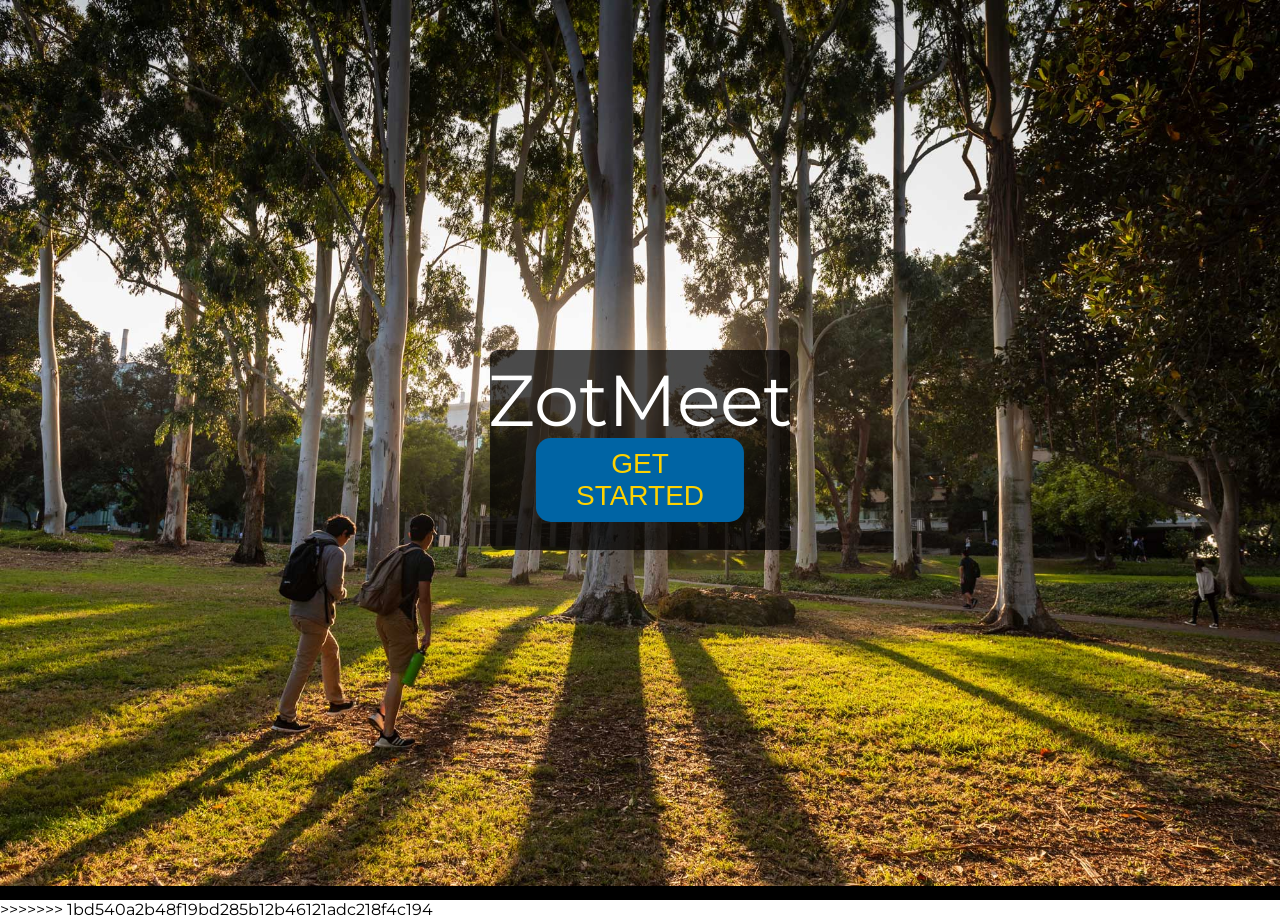
==== index.html @ 4e933e36 "typo fix" ====
<!DOCTYPE html>
<html lang="en" dir="ltr">

  <head>
    <meta charset="utf-8">
    <title>Zot Meet</title>
    <link href="Landing/landingStyle.css" rel="stylesheet" type="text/css">
    <meta name="viewport" content="width=device-width, initial-scale=1.0">
    <link href="https://fonts.googleapis.com/css?family=Montserrat&display=swap" rel="stylesheet">
    <script src="Landing/landing.js"></script>
  </head>

  <body>
    <div id="bgContainer">
      <img onclick="hideHidden()" id = "bg" src="Landing/img/aldrich.jpg"/>
    </div>


    <div class="container">
      <div class="box">
        <div id="logo">
          <p>ZotMeet</p>
        </div>
        <button class="getStarted" onclick = "displayHidden()"id="getStarted">Get Started</button>


        <div id="hidden">
          <button class="signUp">Sign up</button>
          </br>
          <button class="logIn">Log in</button>
        </div>


      </div>
    </div>


  </body>


>>>>>>> 1bd540a2b48f19bd285b12b46121adc218f4c194
</html>
---- Landing/landingStyle.css ----
body{
  margin: 0;
  padding: 0;
  font-family: 'Montserrat', sans-serif;
  overflow: hidden;
}

#bgContainer{
  position: absolute;
  width: 100%;
  height: 100vh;
  background: black;
}

#bg{
  width: 100%;
}

.container{
  width: 100%;
  height: 100vh;
  overflow: hidden;
}

.box{
  position: absolute;
  width: 300px;
  background-color: rgba(0,0,0,0.7);
  height: 200px;
  left: 50%;
  top: 50%;
  transform: translate(-50%, -50%);
  border-radius: 8px;
}

#logo{
  position: absolute;
  font-size: 72px;
  left: 50%;
  top: 25%;
  transform: translate(-50%, -50%);
  color: white;
}

#logo p{
  margin: 0;
}

.getStarted{
  position: absolute;
  left: 50%;
  top: 65%;
  transform: translate(-50%, -50%);
  border-radius: 15px;
  background-color: #0064A4;
  color: #FFD200;
  border: 0;
  font-size: 28px;
  text-transform: uppercase;
  padding: 10px 40px;
  cursor: pointer;
}

.getStarted:hover{
  background-color: #FFD200;
  color: #0064A4;
  transition: 0.5s;
}

#hidden{
  position: absolute;
  left: 50%;
  top: 50%;
  transform: translate(-50%, -50%);
  background-color: transparent;
  width: 300px;
  height: 200px;
  border-radius: 8px;
  display: none;
}

#hidden button{
  position: absolute;
  font-size: 24px;
  background: #0064A4;
  color: #FFD200;
  margin-bottom: 10px;
  padding: 15px 40px;
  width: 273px;
  border-radius: 8px;
  left: 50%;
  transform: translateX(-50%);
  cursor: pointer;
  border: 0;
}

#hidden button:hover{
  background-color: #FFD200;
  color: #0064A4;
  transition: 0.5s;
}

#hidden .signUp{
  top: 15%;
}

#hidden .logIn{
  top: 55%;
}

@keyframes fade{
  0% {opacity: 0}
  50% {opacity: 1}
  100% {opacity: 1}
}
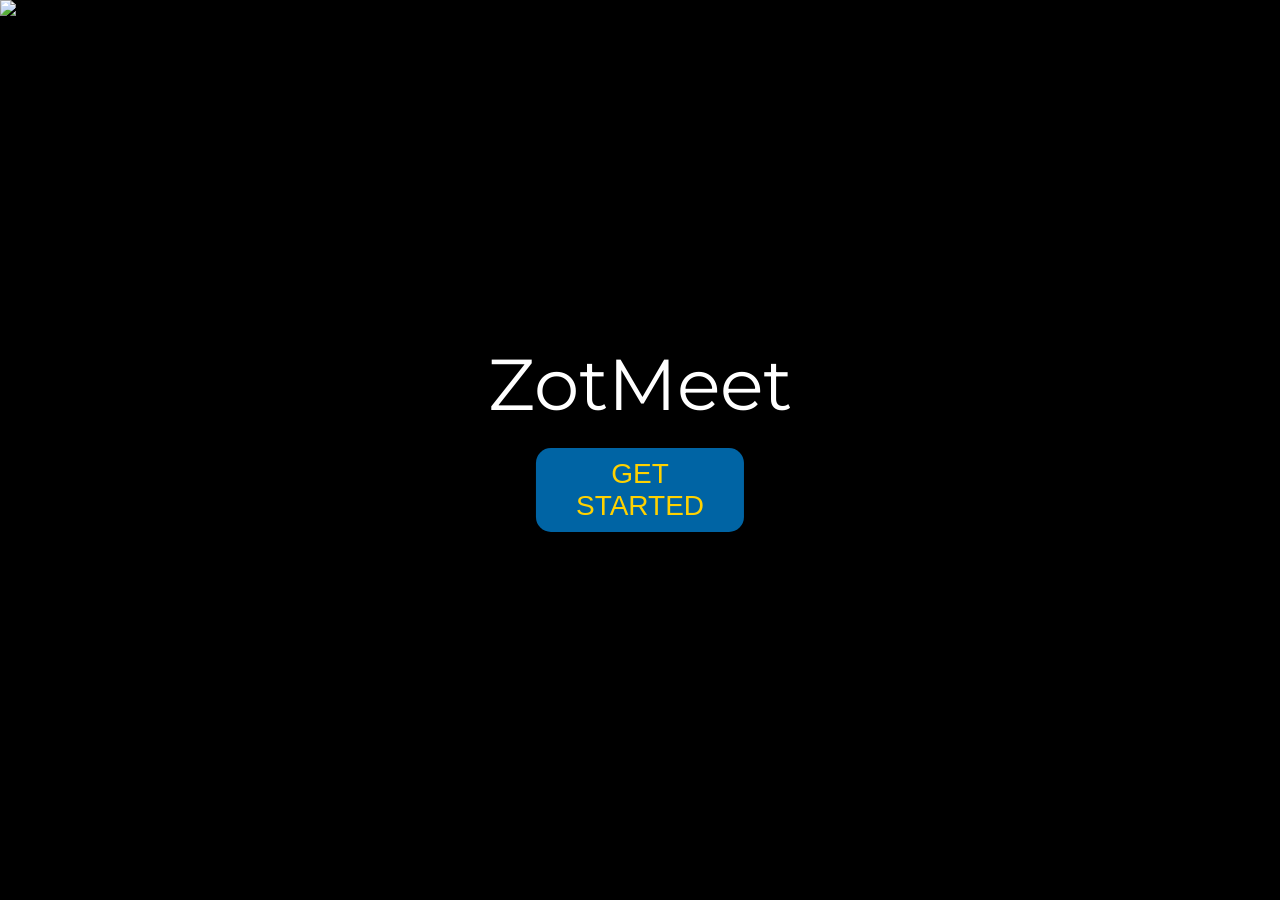
==== commit b193125d: "fixed another typo" ====
--- a/index.html
+++ b/index.html
@@ -1,6 +1,5 @@
 <!DOCTYPE html>
 <html lang="en" dir="ltr">
-
   <head>
     <meta charset="utf-8">
     <title>Zot Meet</title>
@@ -12,7 +11,7 @@
 
   <body>
     <div id="bgContainer">
-      <img onclick="hideHidden()" id = "bg" src="Landing/img/aldrich.jpg"/>
+      <img onclick="hideHidden()" id = "bg" src="landing/img/aldrich.jpg"/>
     </div>
 
 
@@ -36,7 +35,4 @@
 
 
   </body>
-
-
->>>>>>> 1bd540a2b48f19bd285b12b46121adc218f4c194
 </html>
--- a/Landing/landingStyle.css
+++ b/Landing/landingStyle.css
@@ -31,6 +31,7 @@
   top: 50%;
   transform: translate(-50%, -50%);
   border-radius: 8px;
+  padding: 2em;
 }
 
 #logo{
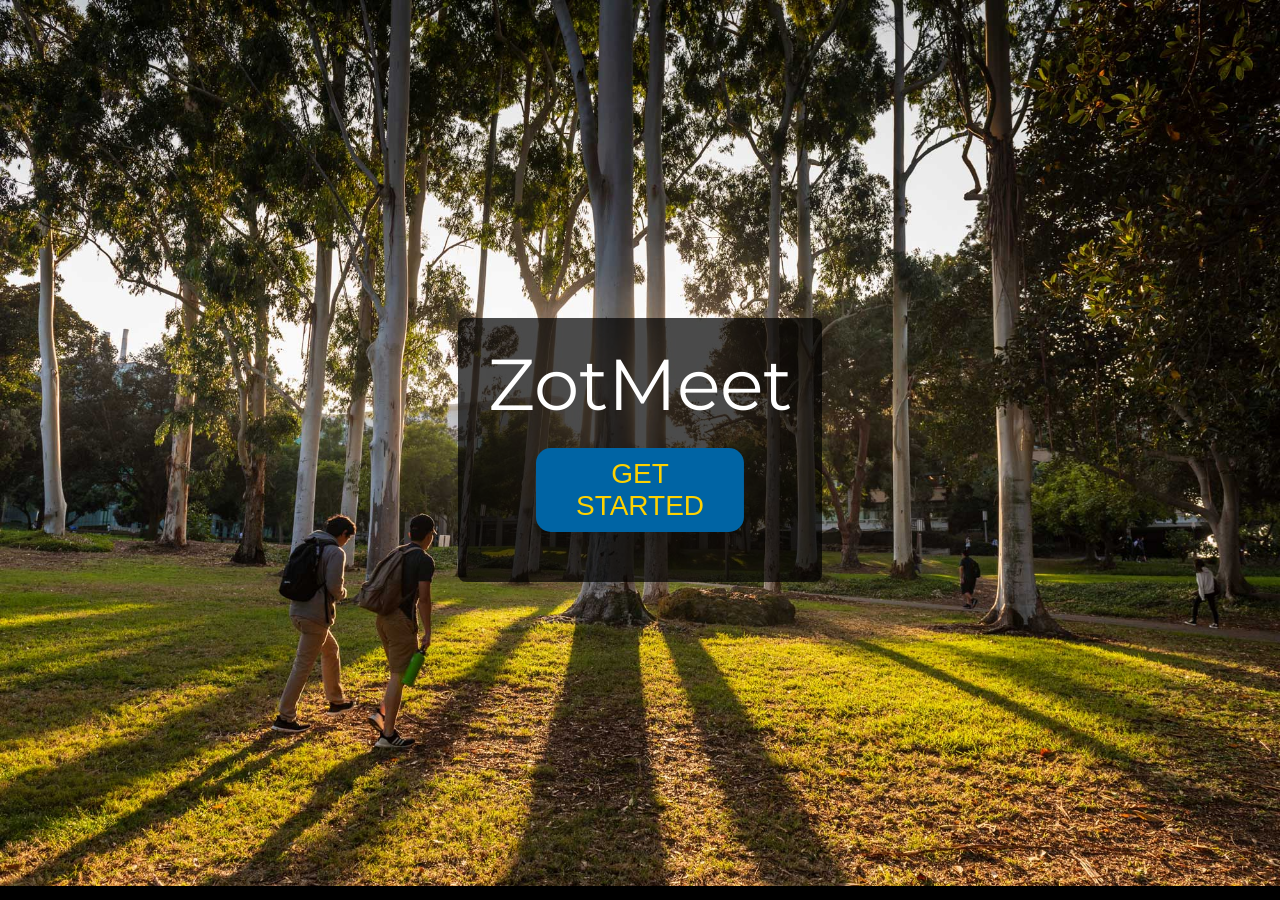
==== commit 09c29b64: "Merge branch 'master' of https://github.com/elliejan99/zothacks2019" ====
--- a/index.html
+++ b/index.html
@@ -11,7 +11,7 @@
 
   <body>
     <div id="bgContainer">
-      <img onclick="hideHidden()" id = "bg" src="landing/img/aldrich.jpg"/>
+      <img onclick="hideHidden()" id = "bg" src="Landing/img/aldrich.jpg"/>
     </div>
 
 
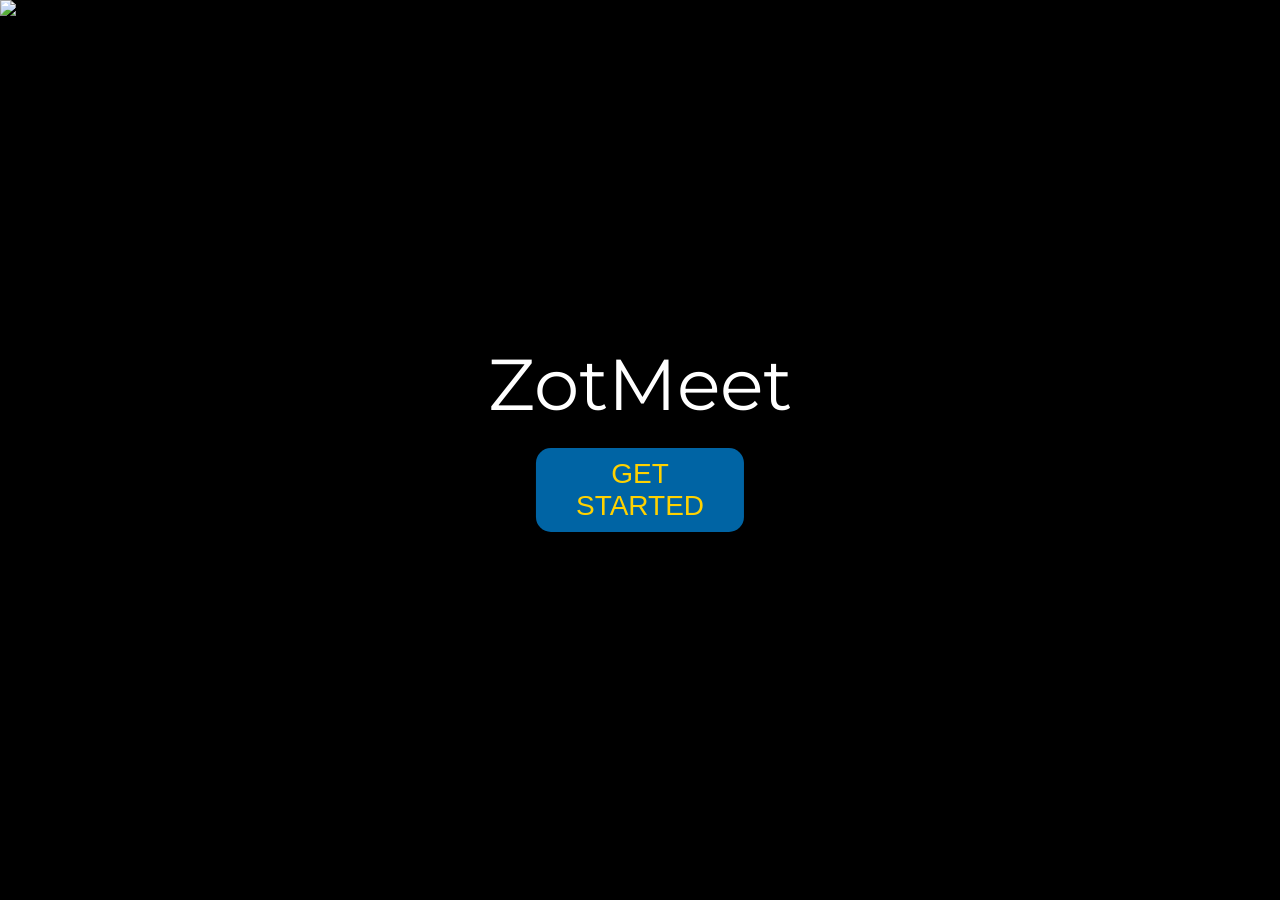
==== commit 64e11981: "updated preferences" ====
--- a/index.html
+++ b/index.html
@@ -11,7 +11,7 @@
 
   <body>
     <div id="bgContainer">
-      <img onclick="hideHidden()" id = "bg" src="Landing/img/aldrich.jpg"/>
+      <img onclick="hideHidden()" id = "bg" src="landing/img/aldrich.jpg"/>
     </div>
 
 
@@ -20,14 +20,7 @@
         <div id="logo">
           <p>ZotMeet</p>
         </div>
-        <button class="getStarted" onclick = "displayHidden()"id="getStarted">Get Started</button>
-
-
-        <div id="hidden">
-          <button class="signUp">Sign up</button>
-          </br>
-          <button class="logIn">Log in</button>
-        </div>
+        <a href="Preferences/name.html"><button class="getStarted" onclick = "displayHidden()"id="getStarted">Get Started</button></a>
 
 
       </div>
@@ -35,4 +28,6 @@
 
 
   </body>
+
+
 </html>
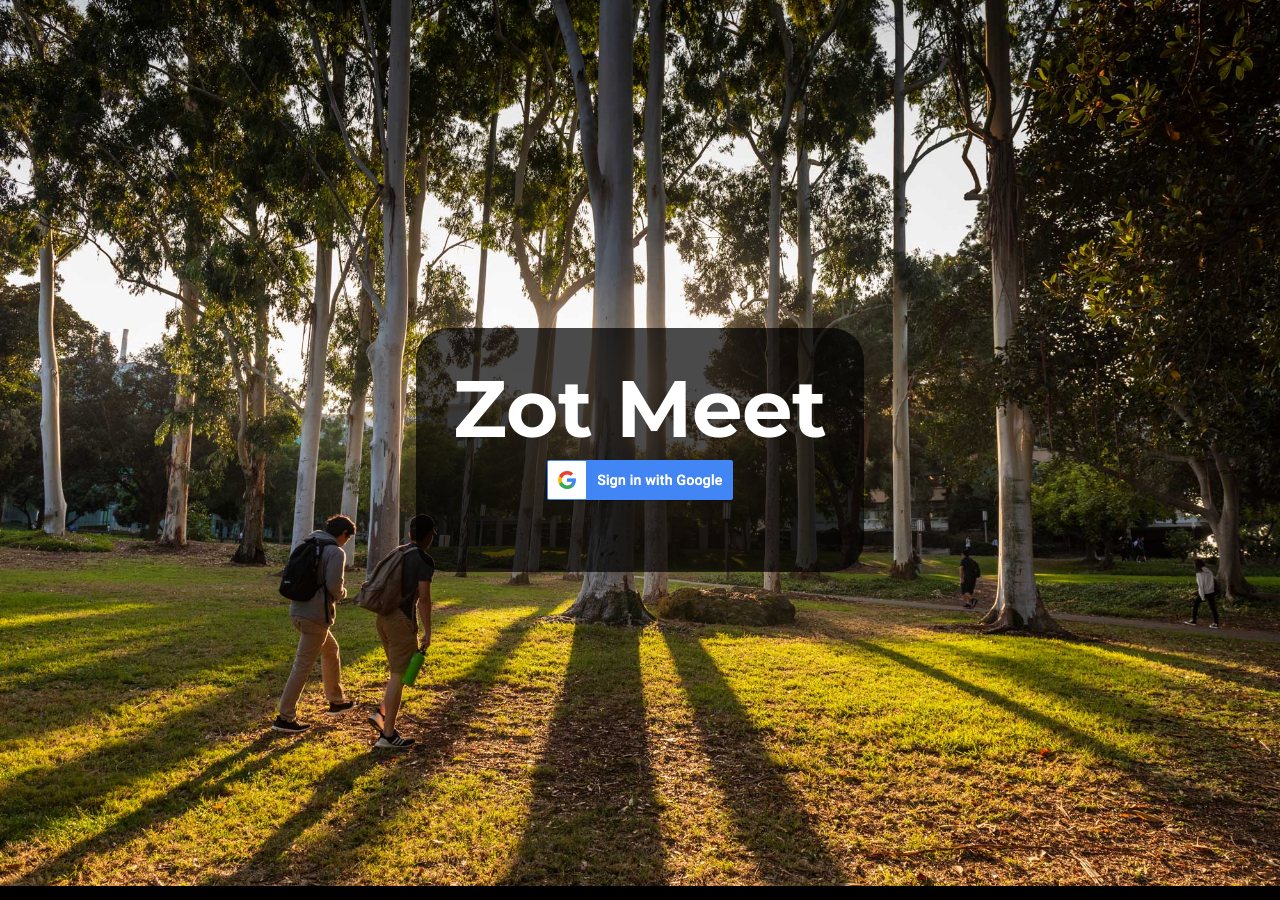
==== commit da280210: "polish landing" ====
--- a/index.html
+++ b/index.html
@@ -11,23 +11,17 @@
 
   <body>
     <div id="bgContainer">
-      <img onclick="hideHidden()" id = "bg" src="landing/img/aldrich.jpg"/>
+      <img onclick="hideHidden()" id = "bg" src="Landing/img/aldrich.jpg"/>
     </div>
 
 
     <div class="container">
       <div class="box">
-        <div id="logo">
-          <p>ZotMeet</p>
-        </div>
-        <a href="Preferences/name.html"><button class="getStarted" onclick = "displayHidden()"id="getStarted">Get Started</button></a>
-
-
+		<h1>Zot Meet</h1>
+		<a href="Preferences/preferences.html"><img src="Landing/img/bnormal.png"></img></a>
       </div>
     </div>
 
 
   </body>
-
-
 </html>
--- a/Landing/landingStyle.css
+++ b/Landing/landingStyle.css
@@ -3,6 +3,17 @@
   padding: 0;
   font-family: 'Montserrat', sans-serif;
   overflow: hidden;
+}
+
+h1 {
+	font-size: 5em;
+	text-align: center;
+	color: white;
+	margin: 0em;
+}
+
+img {
+
 }
 
 #bgContainer{
@@ -24,93 +35,23 @@
 
 .box{
   position: absolute;
-  width: 300px;
+  width: 30vw;
   background-color: rgba(0,0,0,0.7);
-  height: 200px;
+  height: 20vh;
   left: 50%;
   top: 50%;
   transform: translate(-50%, -50%);
-  border-radius: 8px;
+  border-radius: 2em;
   padding: 2em;
 }
 
-#logo{
-  position: absolute;
-  font-size: 72px;
-  left: 50%;
-  top: 25%;
-  transform: translate(-50%, -50%);
-  color: white;
+img {
+	display: block;
+	width: 50%;
+	margin-left: auto;
+	margin-right: auto;
 }
 
-#logo p{
-  margin: 0;
+img:active{
+	background-image: url("Landing/img/bpress.png");
 }
-
-.getStarted{
-  position: absolute;
-  left: 50%;
-  top: 65%;
-  transform: translate(-50%, -50%);
-  border-radius: 15px;
-  background-color: #0064A4;
-  color: #FFD200;
-  border: 0;
-  font-size: 28px;
-  text-transform: uppercase;
-  padding: 10px 40px;
-  cursor: pointer;
-}
-
-.getStarted:hover{
-  background-color: #FFD200;
-  color: #0064A4;
-  transition: 0.5s;
-}
-
-#hidden{
-  position: absolute;
-  left: 50%;
-  top: 50%;
-  transform: translate(-50%, -50%);
-  background-color: transparent;
-  width: 300px;
-  height: 200px;
-  border-radius: 8px;
-  display: none;
-}
-
-#hidden button{
-  position: absolute;
-  font-size: 24px;
-  background: #0064A4;
-  color: #FFD200;
-  margin-bottom: 10px;
-  padding: 15px 40px;
-  width: 273px;
-  border-radius: 8px;
-  left: 50%;
-  transform: translateX(-50%);
-  cursor: pointer;
-  border: 0;
-}
-
-#hidden button:hover{
-  background-color: #FFD200;
-  color: #0064A4;
-  transition: 0.5s;
-}
-
-#hidden .signUp{
-  top: 15%;
-}
-
-#hidden .logIn{
-  top: 55%;
-}
-
-@keyframes fade{
-  0% {opacity: 0}
-  50% {opacity: 1}
-  100% {opacity: 1}
-}
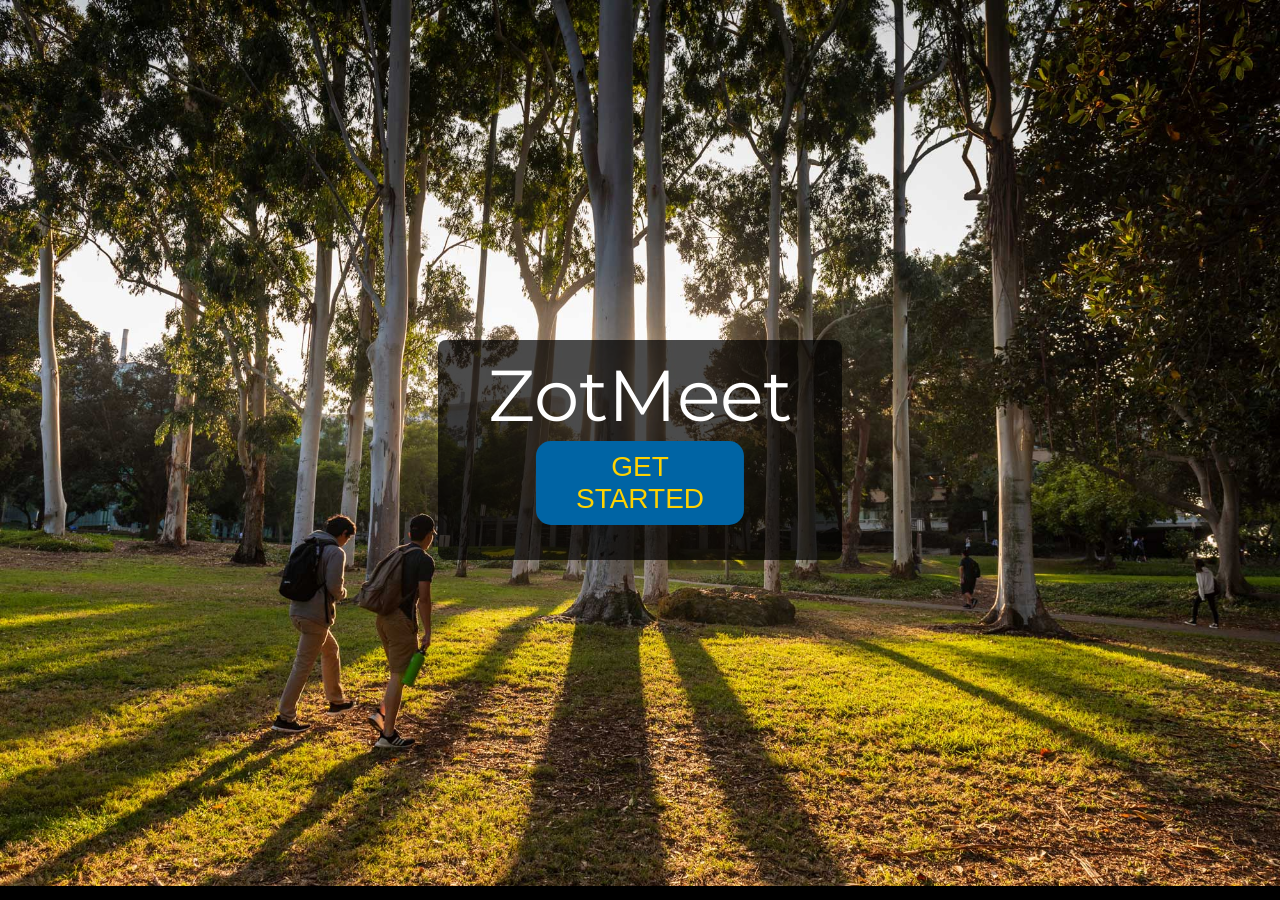
==== commit 0026a10e: "Pushed to master" ====
--- a/index.html
+++ b/index.html
@@ -17,8 +17,12 @@
 
     <div class="container">
       <div class="box">
-		<h1>Zot Meet</h1>
-		<a href="Preferences/preferences.html"><img src="Landing/img/bnormal.png"></img></a>
+        <div id="logo">
+          <p>ZotMeet</p>
+        </div>
+        <a href="Preferences/name.html"><button class="getStarted" onclick = "displayHidden()"id="getStarted">Get Started</button></a>
+
+
       </div>
     </div>
 
--- a/Landing/landingStyle.css
+++ b/Landing/landingStyle.css
@@ -37,7 +37,51 @@
   position: absolute;
   width: 30vw;
   background-color: rgba(0,0,0,0.7);
-  height: 20vh;
+  height: 200px;
+  left: 50%;
+  top: 50%;
+  transform: translate(-50%, -50%);
+  border-radius: 8px;
+  padding: 10px;
+}
+
+#logo{
+  position: absolute;
+  font-size: 72px;
+  left: 50%;
+  top: 25%;
+  transform: translate(-50%, -50%);
+  color: white;
+}
+
+#logo p{
+  margin: 0;
+}
+
+.getStarted{
+  position: absolute;
+  left: 50%;
+  top: 65%;
+  transform: translate(-50%, -50%);
+  border-radius: 15px;
+  background-color: #0064A4;
+  color: #FFD200;
+  border: 0;
+  font-size: 28px;
+  text-transform: uppercase;
+  padding: 10px 40px;
+  cursor: pointer;
+}
+
+.getStarted:hover{
+  background-color: #FFD200;
+  color: #0064A4;
+  transition: 0.5s;
+}
+
+#hidden{
+  position: absolute;
+>>>>>>> adffae679d8cc876093cf3442f94a86265ff6d83
   left: 50%;
   top: 50%;
   transform: translate(-50%, -50%);
